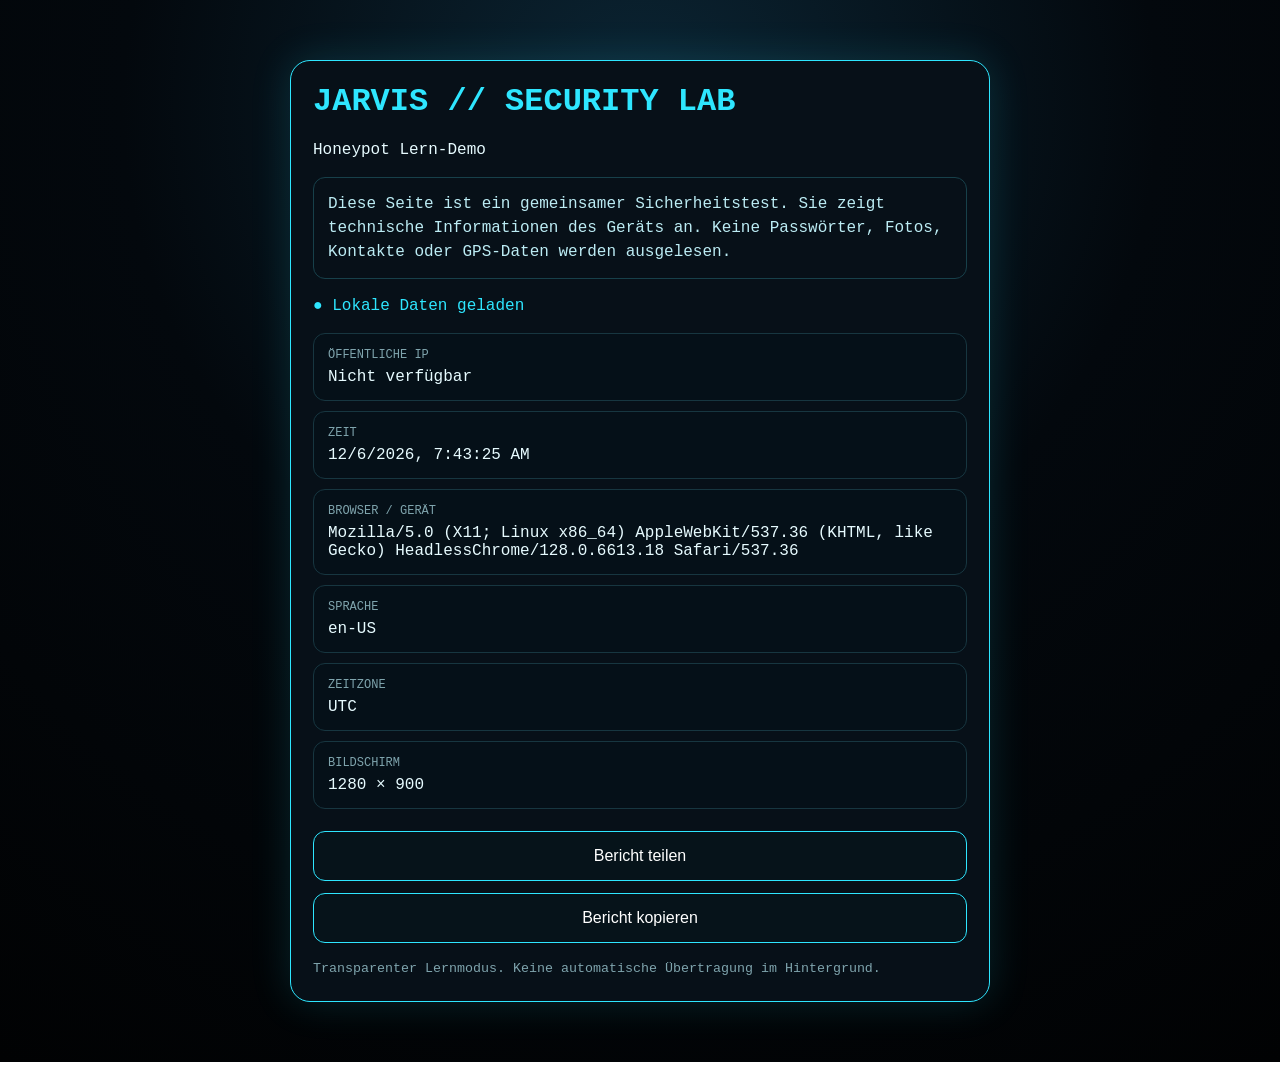
==== honeypot/index.html @ ea82aedb "index.html erstellen" ====
<!doctype html>
<html lang="de">
<head>
<meta charset="utf-8">
<meta name="viewport" content="width=device-width,initial-scale=1,viewport-fit=cover">
<meta name="theme-color" content="#020508">
<title>JARVIS Security Lab</title>

<style>
*{
  box-sizing:border-box;
}

body{
  margin:0;
  min-height:100vh;
  background:
    radial-gradient(circle at 50% 10%,#0b2534 0,#03080d 45%,#010203 100%);
  color:#e7fbff;
  font-family:ui-monospace,SFMono-Regular,Menlo,monospace;
  padding:20px;
}

.card{
  max-width:700px;
  margin:40px auto;
  background:#071018;
  border:1px solid #2ee6ff;
  border-radius:20px;
  padding:22px;
  box-shadow:0 0 40px rgba(46,230,255,.15);
}

h1{
  color:#2ee6ff;
  margin-top:0;
}

.notice{
  border:1px solid #17404a;
  padding:14px;
  border-radius:12px;
  margin:18px 0;
  color:#bcecf4;
  line-height:1.5;
}

.status{
  margin:18px 0;
  color:#2ee6ff;
}

.box{
  padding:14px;
  margin:10px 0;
  border:1px solid #173640;
  border-radius:12px;
  background:#051018;
  word-break:break-word;
}

.label{
  color:#7fa4ad;
  font-size:12px;
  margin-bottom:6px;
}

button{
  width:100%;
  margin-top:12px;
  padding:15px;
  background:#06131a;
  border:1px solid #2ee6ff;
  border-radius:12px;
  color:white;
  font-size:16px;
}

small{
  display:block;
  margin-top:16px;
  color:#7fa4ad;
  line-height:1.5;
}
</style>
</head>

<body>

<div class="card">

<h1>JARVIS // SECURITY LAB</h1>

<p>Honeypot Lern-Demo</p>

<div class="notice">
Diese Seite ist ein gemeinsamer Sicherheitstest.
Sie zeigt technische Informationen des Geräts an.
Keine Passwörter, Fotos, Kontakte oder GPS-Daten werden ausgelesen.
</div>

<div class="status" id="status">
● Verbindung wird analysiert...
</div>

<div class="box">
<div class="label">ÖFFENTLICHE IP</div>
<div id="ip">Wird geladen...</div>
</div>

<div class="box">
<div class="label">ZEIT</div>
<div id="time"></div>
</div>

<div class="box">
<div class="label">BROWSER / GERÄT</div>
<div id="browser"></div>
</div>

<div class="box">
<div class="label">SPRACHE</div>
<div id="language"></div>
</div>

<div class="box">
<div class="label">ZEITZONE</div>
<div id="timezone"></div>
</div>

<div class="box">
<div class="label">BILDSCHIRM</div>
<div id="screen"></div>
</div>

<button onclick="shareReport()">
Bericht teilen
</button>

<button onclick="copyReport()">
Bericht kopieren
</button>

<small>
Transparenter Lernmodus. Keine automatische Übertragung im Hintergrund.
</small>

</div>

<script>

const get = id => document.getElementById(id);

get("time").textContent =
new Date().toLocaleString();

get("browser").textContent =
navigator.userAgent || "Unbekannt";

get("language").textContent =
navigator.language || "Unbekannt";

get("timezone").textContent =
Intl.DateTimeFormat().resolvedOptions().timeZone || "Unbekannt";

get("screen").textContent =
screen.width + " × " + screen.height;


/* IP laden */

fetch("https://api64.ipify.org?format=json")
.then(response => response.json())
.then(data => {

get("ip").textContent = data.ip;

get("status").textContent =
"● Verbindung analysiert";

})
.catch(() => {

get("ip").textContent =
"Nicht verfügbar";

get("status").textContent =
"● Lokale Daten geladen";

});


function report(){

return `JARVIS SECURITY LAB

Öffentliche IP:
${get("ip").textContent}

Zeit:
${get("time").textContent}

Browser/Gerät:
${get("browser").textContent}

Sprache:
${get("language").textContent}

Zeitzone:
${get("timezone").textContent}

Bildschirm:
${get("screen").textContent}`;

}


async function copyReport(){

try{

await navigator.clipboard.writeText(report());

alert("Bericht kopiert");

}

catch{

alert(report());

}

}


async function shareReport(){

if(navigator.share){

try{

await navigator.share({

title:"JARVIS Security Lab",

text:report()

});

}

catch{}

}

else{

copyReport();

}

}

</script>

</body>
</html>
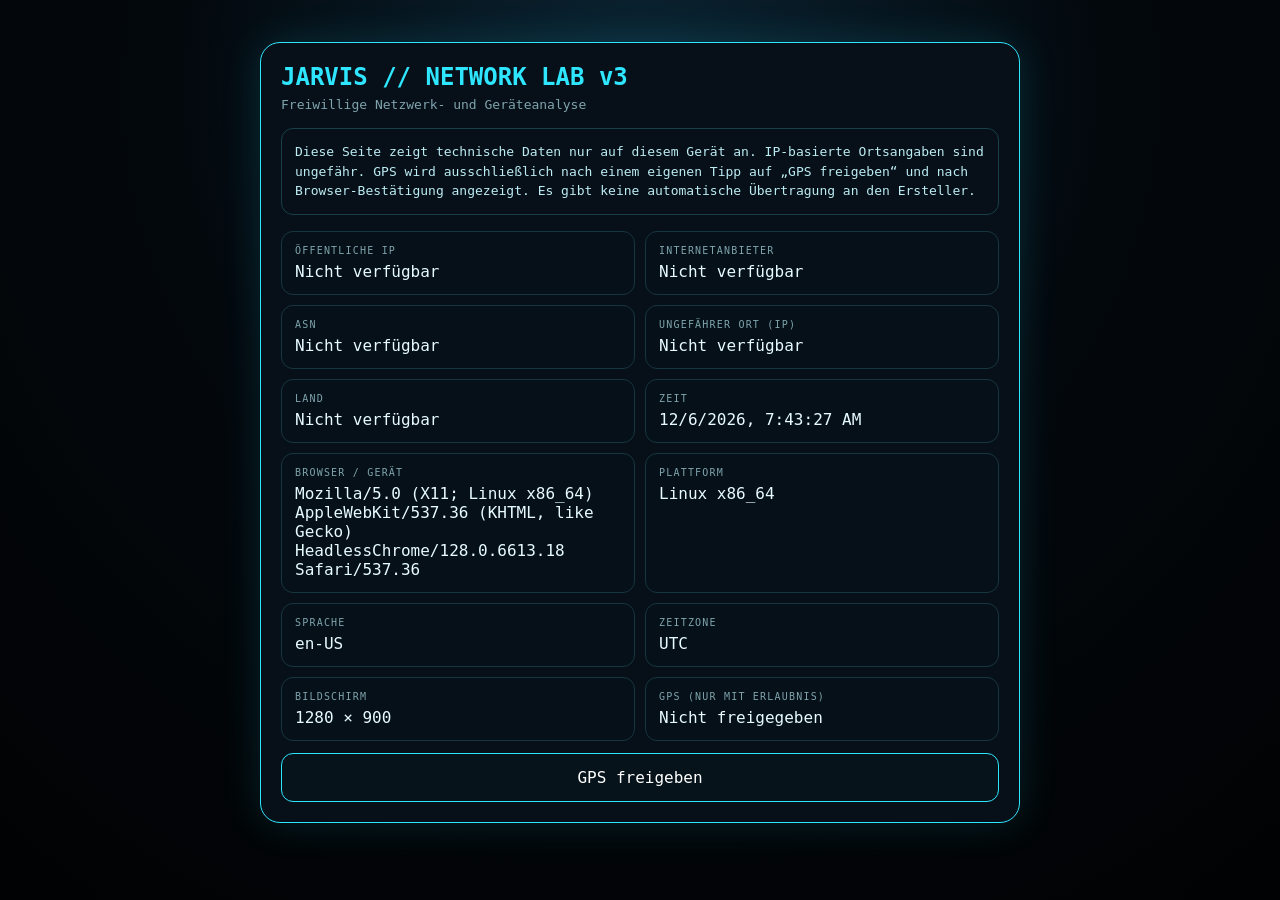
==== commit 3ccce464: "Update JARVIS Network Lab to v3" ====
--- a/honeypot/index.html
+++ b/honeypot/index.html
@@ -4,265 +4,74 @@
 <meta charset="utf-8">
 <meta name="viewport" content="width=device-width,initial-scale=1,viewport-fit=cover">
 <meta name="theme-color" content="#020508">
-<title>JARVIS Security Lab</title>
-
+<title>JARVIS Network Lab v3</title>
 <style>
-*{
-  box-sizing:border-box;
-}
-
-body{
-  margin:0;
-  min-height:100vh;
-  background:
-    radial-gradient(circle at 50% 10%,#0b2534 0,#03080d 45%,#010203 100%);
-  color:#e7fbff;
-  font-family:ui-monospace,SFMono-Regular,Menlo,monospace;
-  padding:20px;
-}
-
-.card{
-  max-width:700px;
-  margin:40px auto;
-  background:#071018;
-  border:1px solid #2ee6ff;
-  border-radius:20px;
-  padding:22px;
-  box-shadow:0 0 40px rgba(46,230,255,.15);
-}
-
-h1{
-  color:#2ee6ff;
-  margin-top:0;
-}
-
-.notice{
-  border:1px solid #17404a;
-  padding:14px;
-  border-radius:12px;
-  margin:18px 0;
-  color:#bcecf4;
-  line-height:1.5;
-}
-
-.status{
-  margin:18px 0;
-  color:#2ee6ff;
-}
-
-.box{
-  padding:14px;
-  margin:10px 0;
-  border:1px solid #173640;
-  border-radius:12px;
-  background:#051018;
-  word-break:break-word;
-}
-
-.label{
-  color:#7fa4ad;
-  font-size:12px;
-  margin-bottom:6px;
-}
-
-button{
-  width:100%;
-  margin-top:12px;
-  padding:15px;
-  background:#06131a;
-  border:1px solid #2ee6ff;
-  border-radius:12px;
-  color:white;
-  font-size:16px;
-}
-
-small{
-  display:block;
-  margin-top:16px;
-  color:#7fa4ad;
-  line-height:1.5;
-}
+*{box-sizing:border-box}
+body{margin:0;min-height:100vh;background:radial-gradient(circle at 50% 10%,#0b2534 0,#03080d 45%,#010203 100%);color:#e7fbff;font-family:ui-monospace,SFMono-Regular,Menlo,monospace;padding:18px}
+.card{max-width:760px;margin:24px auto;background:#071018;border:1px solid #2ee6ff;border-radius:20px;padding:20px;box-shadow:0 0 40px rgba(46,230,255,.14)}
+h1{color:#2ee6ff;margin:0 0 6px;font-size:24px}.sub{color:#7fa4ad;font-size:13px}
+.notice{border:1px solid #17404a;padding:13px;border-radius:12px;margin:16px 0;color:#bcecf4;line-height:1.5;font-size:13px}
+.grid{display:grid;grid-template-columns:1fr 1fr;gap:10px}
+.box{padding:13px;border:1px solid #173640;border-radius:12px;background:#051018;word-break:break-word}
+.label{color:#7fa4ad;font-size:10px;letter-spacing:.12em;margin-bottom:6px}
+button{width:100%;padding:14px;margin-top:12px;background:#06131a;border:1px solid #2ee6ff;border-radius:12px;color:#fff;font:inherit}
+@media(max-width:600px){.grid{grid-template-columns:1fr}}
 </style>
 </head>
+<body>
+<div class="card">
+<h1>JARVIS // NETWORK LAB v3</h1>
+<div class="sub">Freiwillige Netzwerk- und Geräteanalyse</div>
+<div class="notice">
+Diese Seite zeigt technische Daten nur auf diesem Gerät an. IP-basierte Ortsangaben sind ungefähr.
+GPS wird ausschließlich nach einem eigenen Tipp auf „GPS freigeben“ und nach Browser-Bestätigung angezeigt.
+Es gibt keine automatische Übertragung an den Ersteller.
+</div>
+<div class="grid">
+<div class="box"><div class="label">ÖFFENTLICHE IP</div><div id="ip">Wird geladen …</div></div>
+<div class="box"><div class="label">INTERNETANBIETER</div><div id="isp">Wird geladen …</div></div>
+<div class="box"><div class="label">ASN</div><div id="asn">Wird geladen …</div></div>
+<div class="box"><div class="label">UNGEFÄHRER ORT (IP)</div><div id="location">Wird geladen …</div></div>
+<div class="box"><div class="label">LAND</div><div id="country">Wird geladen …</div></div>
+<div class="box"><div class="label">ZEIT</div><div id="time"></div></div>
+<div class="box"><div class="label">BROWSER / GERÄT</div><div id="browser"></div></div>
+<div class="box"><div class="label">PLATTFORM</div><div id="platform"></div></div>
+<div class="box"><div class="label">SPRACHE</div><div id="language"></div></div>
+<div class="box"><div class="label">ZEITZONE</div><div id="timezone"></div></div>
+<div class="box"><div class="label">BILDSCHIRM</div><div id="screen"></div></div>
+<div class="box"><div class="label">GPS (NUR MIT ERLAUBNIS)</div><div id="gps">Nicht freigegeben</div></div>
+</div>
+<button id="gpsBtn">GPS freigeben</button>
+</div>
+<script>
+const $=id=>document.getElementById(id);
+$("time").textContent=new Date().toLocaleString();
+$("browser").textContent=navigator.userAgent||"Unbekannt";
+$("platform").textContent=navigator.platform||"Unbekannt";
+$("language").textContent=navigator.language||"Unbekannt";
+$("timezone").textContent=Intl.DateTimeFormat().resolvedOptions().timeZone||"Unbekannt";
+$("screen").textContent=screen.width+" × "+screen.height;
 
-<body>
+fetch("https://ipwho.is/",{cache:"no-store"})
+.then(r=>r.json())
+.then(d=>{
+  $("ip").textContent=d.ip||"Unbekannt";
+  $("isp").textContent=d.connection&&d.connection.isp?d.connection.isp:"Unbekannt";
+  $("asn").textContent=d.connection&&d.connection.asn?"AS"+d.connection.asn:"Unbekannt";
+  $("location").textContent=[d.city,d.region].filter(Boolean).join(", ")||"Unbekannt";
+  $("country").textContent=d.country||"Unbekannt";
+})
+.catch(()=>["ip","isp","asn","location","country"].forEach(id=>$(id).textContent="Nicht verfügbar"));
 
-<div class="card">
-
-<h1>JARVIS // SECURITY LAB</h1>
-
-<p>Honeypot Lern-Demo</p>
-
-<div class="notice">
-Diese Seite ist ein gemeinsamer Sicherheitstest.
-Sie zeigt technische Informationen des Geräts an.
-Keine Passwörter, Fotos, Kontakte oder GPS-Daten werden ausgelesen.
-</div>
-
-<div class="status" id="status">
-● Verbindung wird analysiert...
-</div>
-
-<div class="box">
-<div class="label">ÖFFENTLICHE IP</div>
-<div id="ip">Wird geladen...</div>
-</div>
-
-<div class="box">
-<div class="label">ZEIT</div>
-<div id="time"></div>
-</div>
-
-<div class="box">
-<div class="label">BROWSER / GERÄT</div>
-<div id="browser"></div>
-</div>
-
-<div class="box">
-<div class="label">SPRACHE</div>
-<div id="language"></div>
-</div>
-
-<div class="box">
-<div class="label">ZEITZONE</div>
-<div id="timezone"></div>
-</div>
-
-<div class="box">
-<div class="label">BILDSCHIRM</div>
-<div id="screen"></div>
-</div>
-
-<button onclick="shareReport()">
-Bericht teilen
-</button>
-
-<button onclick="copyReport()">
-Bericht kopieren
-</button>
-
-<small>
-Transparenter Lernmodus. Keine automatische Übertragung im Hintergrund.
-</small>
-
-</div>
-
-<script>
-
-const get = id => document.getElementById(id);
-
-get("time").textContent =
-new Date().toLocaleString();
-
-get("browser").textContent =
-navigator.userAgent || "Unbekannt";
-
-get("language").textContent =
-navigator.language || "Unbekannt";
-
-get("timezone").textContent =
-Intl.DateTimeFormat().resolvedOptions().timeZone || "Unbekannt";
-
-get("screen").textContent =
-screen.width + " × " + screen.height;
-
-
-/* IP laden */
-
-fetch("https://api64.ipify.org?format=json")
-.then(response => response.json())
-.then(data => {
-
-get("ip").textContent = data.ip;
-
-get("status").textContent =
-"● Verbindung analysiert";
-
-})
-.catch(() => {
-
-get("ip").textContent =
-"Nicht verfügbar";
-
-get("status").textContent =
-"● Lokale Daten geladen";
-
-});
-
-
-function report(){
-
-return `JARVIS SECURITY LAB
-
-Öffentliche IP:
-${get("ip").textContent}
-
-Zeit:
-${get("time").textContent}
-
-Browser/Gerät:
-${get("browser").textContent}
-
-Sprache:
-${get("language").textContent}
-
-Zeitzone:
-${get("timezone").textContent}
-
-Bildschirm:
-${get("screen").textContent}`;
-
-}
-
-
-async function copyReport(){
-
-try{
-
-await navigator.clipboard.writeText(report());
-
-alert("Bericht kopiert");
-
-}
-
-catch{
-
-alert(report());
-
-}
-
-}
-
-
-async function shareReport(){
-
-if(navigator.share){
-
-try{
-
-await navigator.share({
-
-title:"JARVIS Security Lab",
-
-text:report()
-
-});
-
-}
-
-catch{}
-
-}
-
-else{
-
-copyReport();
-
-}
-
-}
-
+$("gpsBtn").onclick=()=>{
+  if(!navigator.geolocation){$("gps").textContent="Nicht unterstützt";return}
+  $("gps").textContent="Warte auf Freigabe …";
+  navigator.geolocation.getCurrentPosition(
+    p=>$("gps").textContent=p.coords.latitude.toFixed(6)+", "+p.coords.longitude.toFixed(6)+" (ca. "+Math.round(p.coords.accuracy)+" m)",
+    e=>$("gps").textContent=e.code===1?"Nicht erlaubt":"Nicht verfügbar",
+    {enableHighAccuracy:true,timeout:12000,maximumAge:0}
+  );
+};
 </script>
-
 </body>
 </html>
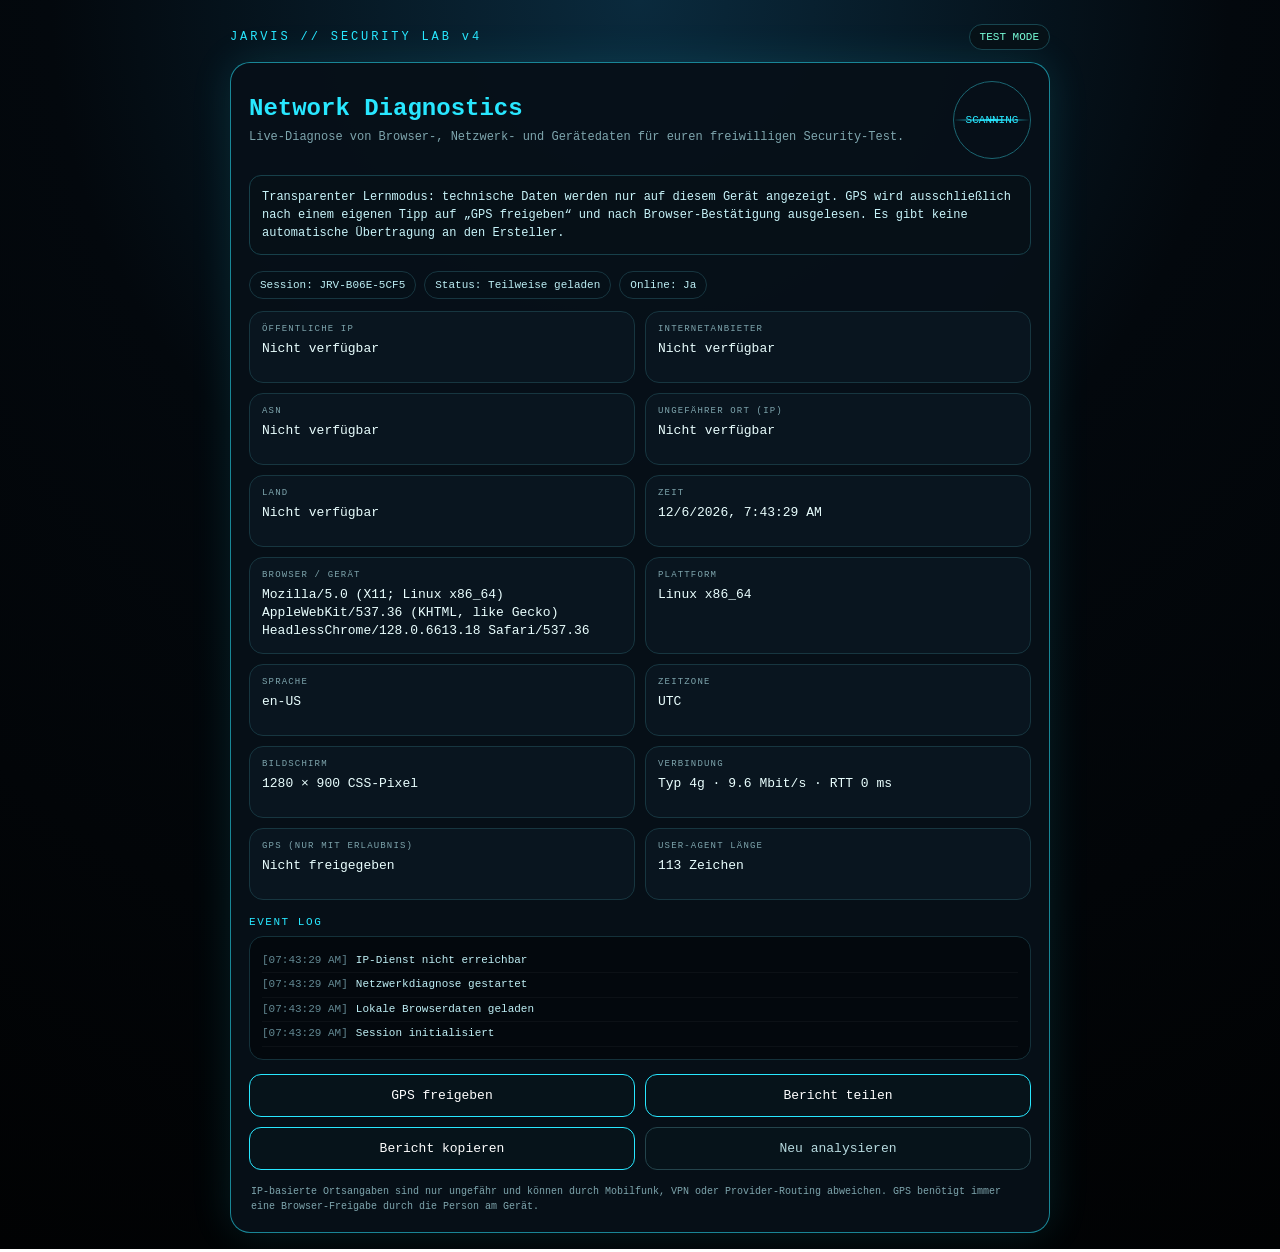
==== commit b267b7d2: "Upgrade JARVIS Security Lab to v4 HUD" ====
--- a/honeypot/index.html
+++ b/honeypot/index.html
@@ -4,74 +4,241 @@
 <meta charset="utf-8">
 <meta name="viewport" content="width=device-width,initial-scale=1,viewport-fit=cover">
 <meta name="theme-color" content="#020508">
-<title>JARVIS Network Lab v3</title>
+<title>JARVIS Security Lab v4</title>
 <style>
+:root{
+  --bg:#020509;--panel:#071018;--panel2:#09151f;--line:#28e7ff;--text:#eaffff;
+  --muted:#7ea5ad;--ok:#78ffd9;--warn:#ffd36a;
+}
 *{box-sizing:border-box}
-body{margin:0;min-height:100vh;background:radial-gradient(circle at 50% 10%,#0b2534 0,#03080d 45%,#010203 100%);color:#e7fbff;font-family:ui-monospace,SFMono-Regular,Menlo,monospace;padding:18px}
-.card{max-width:760px;margin:24px auto;background:#071018;border:1px solid #2ee6ff;border-radius:20px;padding:20px;box-shadow:0 0 40px rgba(46,230,255,.14)}
-h1{color:#2ee6ff;margin:0 0 6px;font-size:24px}.sub{color:#7fa4ad;font-size:13px}
-.notice{border:1px solid #17404a;padding:13px;border-radius:12px;margin:16px 0;color:#bcecf4;line-height:1.5;font-size:13px}
-.grid{display:grid;grid-template-columns:1fr 1fr;gap:10px}
-.box{padding:13px;border:1px solid #173640;border-radius:12px;background:#051018;word-break:break-word}
-.label{color:#7fa4ad;font-size:10px;letter-spacing:.12em;margin-bottom:6px}
-button{width:100%;padding:14px;margin-top:12px;background:#06131a;border:1px solid #2ee6ff;border-radius:12px;color:#fff;font:inherit}
-@media(max-width:600px){.grid{grid-template-columns:1fr}}
+html,body{margin:0;min-height:100%;background:
+radial-gradient(circle at 50% 0%,#0a2a3d 0,#03080d 42%,#010203 100%);
+color:var(--text);font-family:ui-monospace,SFMono-Regular,Menlo,Consolas,monospace}
+body{padding:16px}
+.shell{max-width:820px;margin:0 auto}
+.topbar{display:flex;justify-content:space-between;align-items:center;gap:10px;margin:8px 0 12px}
+.brand{letter-spacing:.24em;color:var(--line);font-size:12px}
+.badge{border:1px solid #174650;background:#061117;border-radius:999px;padding:6px 10px;font-size:11px;color:var(--ok)}
+.card{background:rgba(7,16,24,.96);border:1px solid rgba(40,231,255,.55);border-radius:20px;padding:18px;box-shadow:0 0 42px rgba(40,231,255,.12)}
+.hero{display:grid;grid-template-columns:1fr auto;gap:14px;align-items:center}
+h1{margin:0;color:var(--line);font-size:24px}
+.sub{margin-top:6px;color:var(--muted);font-size:12px;line-height:1.5}
+.scanring{width:78px;height:78px;border-radius:50%;border:1px solid #1b6672;position:relative;display:grid;place-items:center;overflow:hidden}
+.scanring:before{content:"";position:absolute;width:100%;height:2px;background:linear-gradient(90deg,transparent,var(--line),transparent);animation:scan 1.8s linear infinite}
+.scanring span{font-size:11px;color:var(--line)}
+@keyframes scan{0%{transform:translateY(-38px)}100%{transform:translateY(38px)}}
+.notice{margin:16px 0;padding:12px;border:1px solid #17404a;background:#061017;border-radius:12px;color:#c8f4fa;font-size:12px;line-height:1.5}
+.statusrow{display:flex;flex-wrap:wrap;gap:8px;margin:12px 0}
+.pill{border:1px solid #173640;background:#051018;border-radius:999px;padding:7px 10px;font-size:11px;color:#bdeff5}
+.grid{display:grid;grid-template-columns:1fr 1fr;gap:10px;margin-top:12px}
+.panel{background:var(--panel2);border:1px solid #173640;border-radius:14px;padding:12px;min-height:72px}
+.label{font-size:9px;letter-spacing:.13em;color:var(--muted);text-transform:uppercase;margin-bottom:6px}
+.value{font-size:13px;word-break:break-word;line-height:1.4}
+.section{margin-top:16px}
+.sectiontitle{font-size:11px;letter-spacing:.14em;color:var(--line);margin-bottom:8px}
+.log{background:#03080d;border:1px solid #14313a;border-radius:14px;padding:12px;max-height:210px;overflow:auto}
+.logline{font-size:11px;line-height:1.6;color:#bfeff5;border-bottom:1px solid rgba(255,255,255,.035);padding:3px 0}
+.logtime{color:#628892;margin-right:8px}
+.actions{display:grid;grid-template-columns:1fr 1fr;gap:10px;margin-top:14px}
+button{appearance:none;border:1px solid var(--line);background:#06131a;color:#fff;padding:13px;border-radius:12px;font:inherit;font-size:13px}
+button.secondary{border-color:#24444c;color:#b8dbe0}
+button:active{transform:scale(.99)}
+footer{margin:14px 2px 0;color:var(--muted);font-size:10px;line-height:1.5}
+@media(max-width:620px){.grid,.actions{grid-template-columns:1fr}.hero{grid-template-columns:1fr}.scanring{display:none}h1{font-size:21px}}
 </style>
 </head>
 <body>
-<div class="card">
-<h1>JARVIS // NETWORK LAB v3</h1>
-<div class="sub">Freiwillige Netzwerk- und Geräteanalyse</div>
-<div class="notice">
-Diese Seite zeigt technische Daten nur auf diesem Gerät an. IP-basierte Ortsangaben sind ungefähr.
-GPS wird ausschließlich nach einem eigenen Tipp auf „GPS freigeben“ und nach Browser-Bestätigung angezeigt.
-Es gibt keine automatische Übertragung an den Ersteller.
+<div class="shell">
+  <div class="topbar">
+    <div class="brand">JARVIS // SECURITY LAB v4</div>
+    <div class="badge">TEST MODE</div>
+  </div>
+
+  <div class="card">
+    <div class="hero">
+      <div>
+        <h1>Network Diagnostics</h1>
+        <div class="sub">Live-Diagnose von Browser-, Netzwerk- und Gerätedaten für euren freiwilligen Security-Test.</div>
+      </div>
+      <div class="scanring"><span>SCANNING</span></div>
+    </div>
+
+    <div class="notice">
+      Transparenter Lernmodus: technische Daten werden nur auf diesem Gerät angezeigt. GPS wird ausschließlich
+      nach einem eigenen Tipp auf „GPS freigeben“ und nach Browser-Bestätigung ausgelesen. Es gibt keine
+      automatische Übertragung an den Ersteller.
+    </div>
+
+    <div class="statusrow">
+      <div class="pill">Session: <span id="session"></span></div>
+      <div class="pill">Status: <span id="status">Initialisiere …</span></div>
+      <div class="pill">Online: <span id="online"></span></div>
+    </div>
+
+    <div class="grid">
+      <div class="panel"><div class="label">Öffentliche IP</div><div class="value" id="ip">Wird geladen …</div></div>
+      <div class="panel"><div class="label">Internetanbieter</div><div class="value" id="isp">Wird geladen …</div></div>
+      <div class="panel"><div class="label">ASN</div><div class="value" id="asn">Wird geladen …</div></div>
+      <div class="panel"><div class="label">Ungefährer Ort (IP)</div><div class="value" id="location">Wird geladen …</div></div>
+      <div class="panel"><div class="label">Land</div><div class="value" id="country">Wird geladen …</div></div>
+      <div class="panel"><div class="label">Zeit</div><div class="value" id="time"></div></div>
+      <div class="panel"><div class="label">Browser / Gerät</div><div class="value" id="browser"></div></div>
+      <div class="panel"><div class="label">Plattform</div><div class="value" id="platform"></div></div>
+      <div class="panel"><div class="label">Sprache</div><div class="value" id="language"></div></div>
+      <div class="panel"><div class="label">Zeitzone</div><div class="value" id="timezone"></div></div>
+      <div class="panel"><div class="label">Bildschirm</div><div class="value" id="screen"></div></div>
+      <div class="panel"><div class="label">Verbindung</div><div class="value" id="connection">Prüfe …</div></div>
+      <div class="panel"><div class="label">GPS (nur mit Erlaubnis)</div><div class="value" id="gps">Nicht freigegeben</div></div>
+      <div class="panel"><div class="label">User-Agent Länge</div><div class="value" id="ualen"></div></div>
+    </div>
+
+    <div class="section">
+      <div class="sectiontitle">EVENT LOG</div>
+      <div class="log" id="log"></div>
+    </div>
+
+    <div class="actions">
+      <button id="gpsBtn">GPS freigeben</button>
+      <button id="shareBtn">Bericht teilen</button>
+      <button id="copyBtn">Bericht kopieren</button>
+      <button class="secondary" id="refreshBtn">Neu analysieren</button>
+    </div>
+
+    <footer>
+      IP-basierte Ortsangaben sind nur ungefähr und können durch Mobilfunk, VPN oder Provider-Routing abweichen.
+      GPS benötigt immer eine Browser-Freigabe durch die Person am Gerät.
+    </footer>
+  </div>
 </div>
-<div class="grid">
-<div class="box"><div class="label">ÖFFENTLICHE IP</div><div id="ip">Wird geladen …</div></div>
-<div class="box"><div class="label">INTERNETANBIETER</div><div id="isp">Wird geladen …</div></div>
-<div class="box"><div class="label">ASN</div><div id="asn">Wird geladen …</div></div>
-<div class="box"><div class="label">UNGEFÄHRER ORT (IP)</div><div id="location">Wird geladen …</div></div>
-<div class="box"><div class="label">LAND</div><div id="country">Wird geladen …</div></div>
-<div class="box"><div class="label">ZEIT</div><div id="time"></div></div>
-<div class="box"><div class="label">BROWSER / GERÄT</div><div id="browser"></div></div>
-<div class="box"><div class="label">PLATTFORM</div><div id="platform"></div></div>
-<div class="box"><div class="label">SPRACHE</div><div id="language"></div></div>
-<div class="box"><div class="label">ZEITZONE</div><div id="timezone"></div></div>
-<div class="box"><div class="label">BILDSCHIRM</div><div id="screen"></div></div>
-<div class="box"><div class="label">GPS (NUR MIT ERLAUBNIS)</div><div id="gps">Nicht freigegeben</div></div>
-</div>
-<button id="gpsBtn">GPS freigeben</button>
-</div>
+
 <script>
-const $=id=>document.getElementById(id);
-$("time").textContent=new Date().toLocaleString();
-$("browser").textContent=navigator.userAgent||"Unbekannt";
-$("platform").textContent=navigator.platform||"Unbekannt";
-$("language").textContent=navigator.language||"Unbekannt";
-$("timezone").textContent=Intl.DateTimeFormat().resolvedOptions().timeZone||"Unbekannt";
-$("screen").textContent=screen.width+" × "+screen.height;
-
-fetch("https://ipwho.is/",{cache:"no-store"})
-.then(r=>r.json())
-.then(d=>{
-  $("ip").textContent=d.ip||"Unbekannt";
-  $("isp").textContent=d.connection&&d.connection.isp?d.connection.isp:"Unbekannt";
-  $("asn").textContent=d.connection&&d.connection.asn?"AS"+d.connection.asn:"Unbekannt";
-  $("location").textContent=[d.city,d.region].filter(Boolean).join(", ")||"Unbekannt";
-  $("country").textContent=d.country||"Unbekannt";
-})
-.catch(()=>["ip","isp","asn","location","country"].forEach(id=>$(id).textContent="Nicht verfügbar"));
-
-$("gpsBtn").onclick=()=>{
-  if(!navigator.geolocation){$("gps").textContent="Nicht unterstützt";return}
+const $ = id => document.getElementById(id);
+
+function now(){
+  return new Date().toLocaleTimeString([], {hour:"2-digit",minute:"2-digit",second:"2-digit"});
+}
+function log(msg){
+  const row=document.createElement("div");
+  row.className="logline";
+  row.innerHTML='<span class="logtime">['+now()+']</span>'+msg;
+  $("log").prepend(row);
+}
+function makeSession(){
+  const a=new Uint32Array(2);
+  crypto.getRandomValues(a);
+  return "JRV-"+a[0].toString(16).slice(-4).toUpperCase()+"-"+a[1].toString(16).slice(-4).toUpperCase();
+}
+function fillLocal(){
+  $("session").textContent = sessionStorage.jarvisSession || (sessionStorage.jarvisSession=makeSession());
+  $("time").textContent = new Date().toLocaleString();
+  $("browser").textContent = navigator.userAgent || "Unbekannt";
+  $("platform").textContent = navigator.platform || "Unbekannt";
+  $("language").textContent = navigator.language || "Unbekannt";
+  $("timezone").textContent = Intl.DateTimeFormat().resolvedOptions().timeZone || "Unbekannt";
+  $("screen").textContent = screen.width+" × "+screen.height+" CSS-Pixel";
+  $("online").textContent = navigator.onLine ? "Ja" : "Nein";
+  $("ualen").textContent = (navigator.userAgent || "").length+" Zeichen";
+
+  const c=navigator.connection || navigator.mozConnection || navigator.webkitConnection;
+  if(c){
+    const parts=[];
+    if(c.effectiveType) parts.push("Typ "+c.effectiveType);
+    if(typeof c.downlink==="number") parts.push(c.downlink+" Mbit/s");
+    if(typeof c.rtt==="number") parts.push("RTT "+c.rtt+" ms");
+    $("connection").textContent=parts.join(" · ") || "Daten vorhanden";
+  }else{
+    $("connection").textContent="Vom Browser nicht freigegeben";
+  }
+}
+
+async function loadNetwork(){
+  $("status").textContent="Analysiere …";
+  log("Netzwerkdiagnose gestartet");
+  ["ip","isp","asn","location","country"].forEach(id=>$(id).textContent="Wird geladen …");
+  try{
+    const r=await fetch("https://ipwho.is/",{cache:"no-store"});
+    if(!r.ok) throw new Error("HTTP "+r.status);
+    const d=await r.json();
+    if(d.success===false) throw new Error("API-Fehler");
+    $("ip").textContent=d.ip||"Unbekannt";
+    $("isp").textContent=d.connection?.isp||"Unbekannt";
+    $("asn").textContent=d.connection?.asn?"AS"+d.connection.asn:"Unbekannt";
+    $("location").textContent=[d.city,d.region].filter(Boolean).join(", ")||"Unbekannt";
+    $("country").textContent=d.country||"Unbekannt";
+    $("status").textContent="Fertig";
+    log("Öffentliche Netzwerkdaten geladen");
+  }catch(e){
+    ["ip","isp","asn","location","country"].forEach(id=>$(id).textContent="Nicht verfügbar");
+    $("status").textContent="Teilweise geladen";
+    log("IP-Dienst nicht erreichbar");
+  }
+}
+
+function requestGPS(){
+  if(!navigator.geolocation){
+    $("gps").textContent="Nicht unterstützt";
+    log("GPS wird vom Browser nicht unterstützt");
+    return;
+  }
   $("gps").textContent="Warte auf Freigabe …";
+  log("GPS-Freigabe angefordert");
   navigator.geolocation.getCurrentPosition(
-    p=>$("gps").textContent=p.coords.latitude.toFixed(6)+", "+p.coords.longitude.toFixed(6)+" (ca. "+Math.round(p.coords.accuracy)+" m)",
-    e=>$("gps").textContent=e.code===1?"Nicht erlaubt":"Nicht verfügbar",
+    p=>{
+      $("gps").textContent=p.coords.latitude.toFixed(6)+", "+p.coords.longitude.toFixed(6)+" (ca. "+Math.round(p.coords.accuracy)+" m)";
+      log("GPS nach Zustimmung verfügbar");
+    },
+    e=>{
+      $("gps").textContent=e.code===1?"Nicht erlaubt":"Nicht verfügbar";
+      log(e.code===1?"GPS-Freigabe abgelehnt":"GPS konnte nicht ermittelt werden");
+    },
     {enableHighAccuracy:true,timeout:12000,maximumAge:0}
   );
-};
+}
+
+function report(){
+return `JARVIS SECURITY LAB v4
+Session: ${$("session").textContent}
+Öffentliche IP: ${$("ip").textContent}
+Internetanbieter: ${$("isp").textContent}
+ASN: ${$("asn").textContent}
+Ungefährer Ort (IP): ${$("location").textContent}
+Land: ${$("country").textContent}
+Zeit: ${$("time").textContent}
+Browser/Gerät: ${$("browser").textContent}
+Plattform: ${$("platform").textContent}
+Sprache: ${$("language").textContent}
+Zeitzone: ${$("timezone").textContent}
+Bildschirm: ${$("screen").textContent}
+Verbindung: ${$("connection").textContent}
+GPS: ${$("gps").textContent}`;
+}
+
+async function copyReport(){
+  try{
+    await navigator.clipboard.writeText(report());
+    log("Bericht in Zwischenablage kopiert");
+    const old=$("copyBtn").textContent;
+    $("copyBtn").textContent="✅ Kopiert";
+    setTimeout(()=>$("copyBtn").textContent=old,1400);
+  }catch(e){alert(report())}
+}
+async function shareReport(){
+  if(navigator.share){
+    try{await navigator.share({title:"JARVIS Security Lab",text:report()});log("Teilen-Menü geöffnet")}catch(e){}
+  }else{copyReport()}
+}
+
+$("gpsBtn").onclick=requestGPS;
+$("shareBtn").onclick=shareReport;
+$("copyBtn").onclick=copyReport;
+$("refreshBtn").onclick=()=>{fillLocal();loadNetwork();log("Analyse manuell neu gestartet")};
+window.addEventListener("online",()=>{fillLocal();log("Gerät wieder online")});
+window.addEventListener("offline",()=>{fillLocal();log("Gerät offline")});
+
+fillLocal();
+log("Session initialisiert");
+log("Lokale Browserdaten geladen");
+loadNetwork();
 </script>
 </body>
 </html>
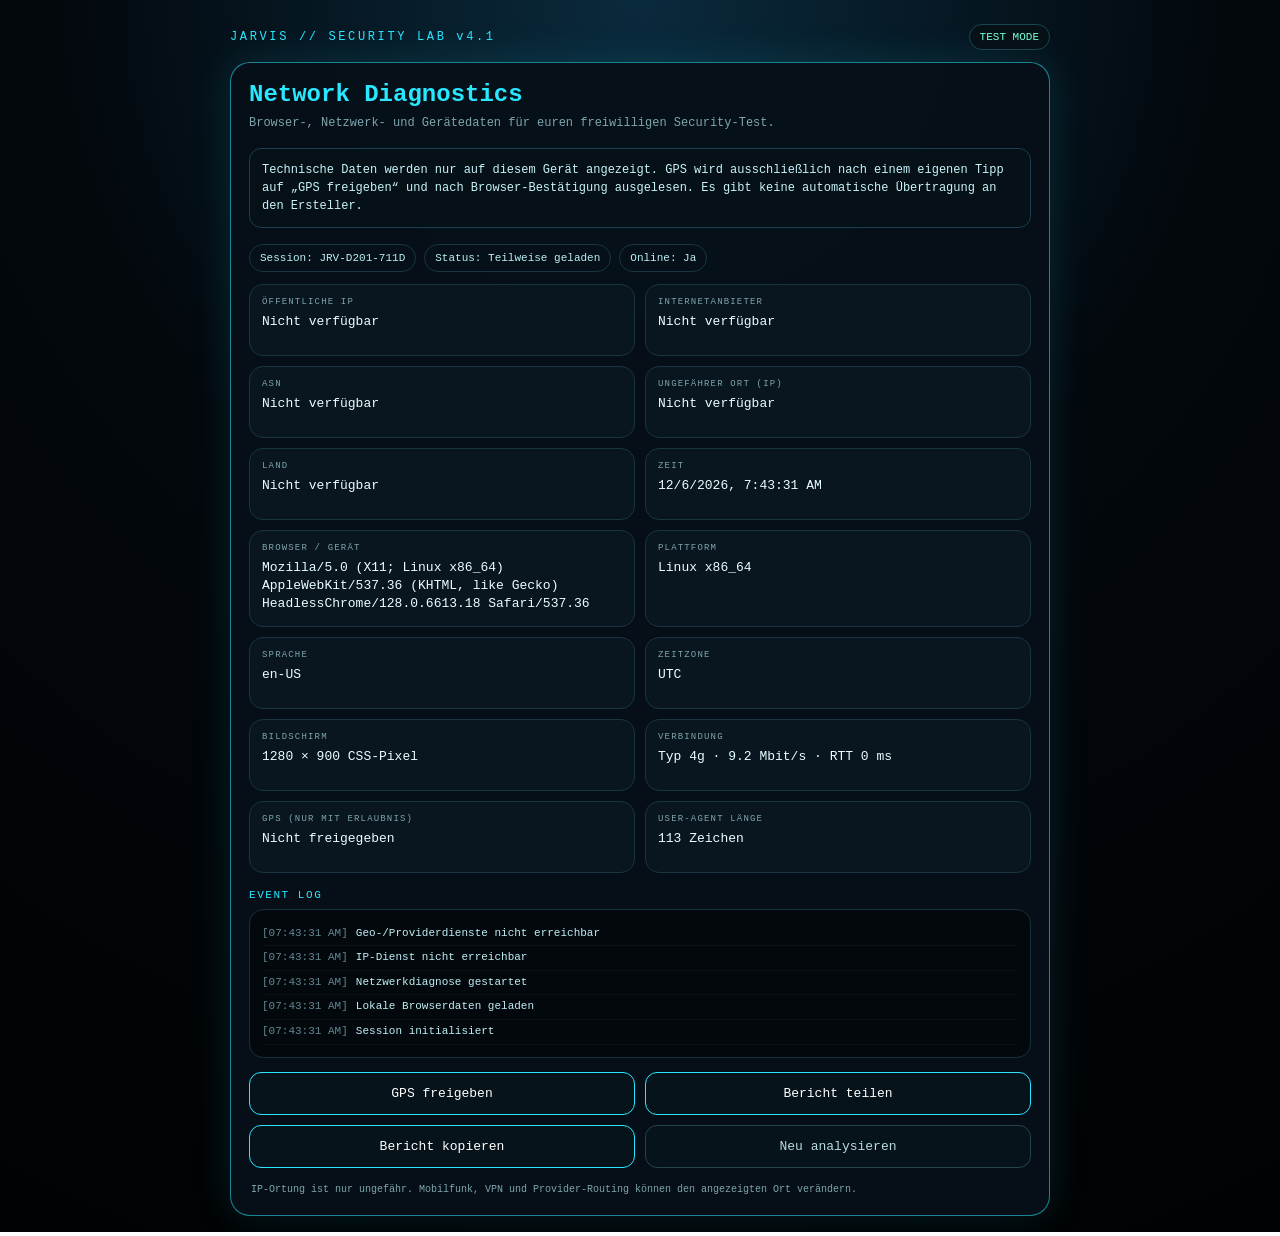
==== commit 2b364556: "Fix JARVIS Security Lab v4.1 with Safari fallbacks" ====
--- a/honeypot/index.html
+++ b/honeypot/index.html
@@ -4,241 +4,228 @@
 <meta charset="utf-8">
 <meta name="viewport" content="width=device-width,initial-scale=1,viewport-fit=cover">
 <meta name="theme-color" content="#020508">
-<title>JARVIS Security Lab v4</title>
+<title>JARVIS Security Lab v4.1</title>
 <style>
-:root{
-  --bg:#020509;--panel:#071018;--panel2:#09151f;--line:#28e7ff;--text:#eaffff;
-  --muted:#7ea5ad;--ok:#78ffd9;--warn:#ffd36a;
-}
+:root{--line:#28e7ff;--text:#eaffff;--muted:#7ea5ad;--ok:#78ffd9}
 *{box-sizing:border-box}
-html,body{margin:0;min-height:100%;background:
-radial-gradient(circle at 50% 0%,#0a2a3d 0,#03080d 42%,#010203 100%);
-color:var(--text);font-family:ui-monospace,SFMono-Regular,Menlo,Consolas,monospace}
-body{padding:16px}
-.shell{max-width:820px;margin:0 auto}
+html,body{margin:0;min-height:100%;background:radial-gradient(circle at 50% 0%,#0a2a3d 0,#03080d 42%,#010203 100%);color:var(--text);font-family:ui-monospace,SFMono-Regular,Menlo,Consolas,monospace}
+body{padding:16px}.shell{max-width:820px;margin:0 auto}
 .topbar{display:flex;justify-content:space-between;align-items:center;gap:10px;margin:8px 0 12px}
-.brand{letter-spacing:.24em;color:var(--line);font-size:12px}
-.badge{border:1px solid #174650;background:#061117;border-radius:999px;padding:6px 10px;font-size:11px;color:var(--ok)}
+.brand{letter-spacing:.22em;color:var(--line);font-size:12px}.badge{border:1px solid #174650;background:#061117;border-radius:999px;padding:6px 10px;font-size:11px;color:var(--ok)}
 .card{background:rgba(7,16,24,.96);border:1px solid rgba(40,231,255,.55);border-radius:20px;padding:18px;box-shadow:0 0 42px rgba(40,231,255,.12)}
-.hero{display:grid;grid-template-columns:1fr auto;gap:14px;align-items:center}
-h1{margin:0;color:var(--line);font-size:24px}
-.sub{margin-top:6px;color:var(--muted);font-size:12px;line-height:1.5}
-.scanring{width:78px;height:78px;border-radius:50%;border:1px solid #1b6672;position:relative;display:grid;place-items:center;overflow:hidden}
-.scanring:before{content:"";position:absolute;width:100%;height:2px;background:linear-gradient(90deg,transparent,var(--line),transparent);animation:scan 1.8s linear infinite}
-.scanring span{font-size:11px;color:var(--line)}
-@keyframes scan{0%{transform:translateY(-38px)}100%{transform:translateY(38px)}}
+h1{margin:0;color:var(--line);font-size:24px}.sub{margin-top:6px;color:var(--muted);font-size:12px;line-height:1.5}
 .notice{margin:16px 0;padding:12px;border:1px solid #17404a;background:#061017;border-radius:12px;color:#c8f4fa;font-size:12px;line-height:1.5}
-.statusrow{display:flex;flex-wrap:wrap;gap:8px;margin:12px 0}
-.pill{border:1px solid #173640;background:#051018;border-radius:999px;padding:7px 10px;font-size:11px;color:#bdeff5}
-.grid{display:grid;grid-template-columns:1fr 1fr;gap:10px;margin-top:12px}
-.panel{background:var(--panel2);border:1px solid #173640;border-radius:14px;padding:12px;min-height:72px}
-.label{font-size:9px;letter-spacing:.13em;color:var(--muted);text-transform:uppercase;margin-bottom:6px}
-.value{font-size:13px;word-break:break-word;line-height:1.4}
-.section{margin-top:16px}
-.sectiontitle{font-size:11px;letter-spacing:.14em;color:var(--line);margin-bottom:8px}
-.log{background:#03080d;border:1px solid #14313a;border-radius:14px;padding:12px;max-height:210px;overflow:auto}
-.logline{font-size:11px;line-height:1.6;color:#bfeff5;border-bottom:1px solid rgba(255,255,255,.035);padding:3px 0}
-.logtime{color:#628892;margin-right:8px}
+.statusrow{display:flex;flex-wrap:wrap;gap:8px;margin:12px 0}.pill{border:1px solid #173640;background:#051018;border-radius:999px;padding:7px 10px;font-size:11px;color:#bdeff5}
+.grid{display:grid;grid-template-columns:1fr 1fr;gap:10px;margin-top:12px}.panel{background:#09151f;border:1px solid #173640;border-radius:14px;padding:12px;min-height:72px}
+.label{font-size:9px;letter-spacing:.13em;color:var(--muted);text-transform:uppercase;margin-bottom:6px}.value{font-size:13px;word-break:break-word;line-height:1.4}
+.section{margin-top:16px}.sectiontitle{font-size:11px;letter-spacing:.14em;color:var(--line);margin-bottom:8px}
+.log{background:#03080d;border:1px solid #14313a;border-radius:14px;padding:12px;max-height:220px;overflow:auto}.logline{font-size:11px;line-height:1.6;color:#bfeff5;border-bottom:1px solid rgba(255,255,255,.035);padding:3px 0}.logtime{color:#628892;margin-right:8px}
 .actions{display:grid;grid-template-columns:1fr 1fr;gap:10px;margin-top:14px}
-button{appearance:none;border:1px solid var(--line);background:#06131a;color:#fff;padding:13px;border-radius:12px;font:inherit;font-size:13px}
-button.secondary{border-color:#24444c;color:#b8dbe0}
-button:active{transform:scale(.99)}
+button{appearance:none;border:1px solid var(--line);background:#06131a;color:#fff;padding:13px;border-radius:12px;font:inherit;font-size:13px}button.secondary{border-color:#24444c;color:#b8dbe0}
 footer{margin:14px 2px 0;color:var(--muted);font-size:10px;line-height:1.5}
-@media(max-width:620px){.grid,.actions{grid-template-columns:1fr}.hero{grid-template-columns:1fr}.scanring{display:none}h1{font-size:21px}}
+@media(max-width:620px){.grid,.actions{grid-template-columns:1fr}h1{font-size:21px}}
 </style>
 </head>
 <body>
 <div class="shell">
-  <div class="topbar">
-    <div class="brand">JARVIS // SECURITY LAB v4</div>
-    <div class="badge">TEST MODE</div>
-  </div>
-
-  <div class="card">
-    <div class="hero">
-      <div>
-        <h1>Network Diagnostics</h1>
-        <div class="sub">Live-Diagnose von Browser-, Netzwerk- und Gerätedaten für euren freiwilligen Security-Test.</div>
-      </div>
-      <div class="scanring"><span>SCANNING</span></div>
-    </div>
-
-    <div class="notice">
-      Transparenter Lernmodus: technische Daten werden nur auf diesem Gerät angezeigt. GPS wird ausschließlich
-      nach einem eigenen Tipp auf „GPS freigeben“ und nach Browser-Bestätigung ausgelesen. Es gibt keine
-      automatische Übertragung an den Ersteller.
-    </div>
-
-    <div class="statusrow">
-      <div class="pill">Session: <span id="session"></span></div>
-      <div class="pill">Status: <span id="status">Initialisiere …</span></div>
-      <div class="pill">Online: <span id="online"></span></div>
-    </div>
-
-    <div class="grid">
-      <div class="panel"><div class="label">Öffentliche IP</div><div class="value" id="ip">Wird geladen …</div></div>
-      <div class="panel"><div class="label">Internetanbieter</div><div class="value" id="isp">Wird geladen …</div></div>
-      <div class="panel"><div class="label">ASN</div><div class="value" id="asn">Wird geladen …</div></div>
-      <div class="panel"><div class="label">Ungefährer Ort (IP)</div><div class="value" id="location">Wird geladen …</div></div>
-      <div class="panel"><div class="label">Land</div><div class="value" id="country">Wird geladen …</div></div>
-      <div class="panel"><div class="label">Zeit</div><div class="value" id="time"></div></div>
-      <div class="panel"><div class="label">Browser / Gerät</div><div class="value" id="browser"></div></div>
-      <div class="panel"><div class="label">Plattform</div><div class="value" id="platform"></div></div>
-      <div class="panel"><div class="label">Sprache</div><div class="value" id="language"></div></div>
-      <div class="panel"><div class="label">Zeitzone</div><div class="value" id="timezone"></div></div>
-      <div class="panel"><div class="label">Bildschirm</div><div class="value" id="screen"></div></div>
-      <div class="panel"><div class="label">Verbindung</div><div class="value" id="connection">Prüfe …</div></div>
-      <div class="panel"><div class="label">GPS (nur mit Erlaubnis)</div><div class="value" id="gps">Nicht freigegeben</div></div>
-      <div class="panel"><div class="label">User-Agent Länge</div><div class="value" id="ualen"></div></div>
-    </div>
-
-    <div class="section">
-      <div class="sectiontitle">EVENT LOG</div>
-      <div class="log" id="log"></div>
-    </div>
-
-    <div class="actions">
-      <button id="gpsBtn">GPS freigeben</button>
-      <button id="shareBtn">Bericht teilen</button>
-      <button id="copyBtn">Bericht kopieren</button>
-      <button class="secondary" id="refreshBtn">Neu analysieren</button>
-    </div>
-
-    <footer>
-      IP-basierte Ortsangaben sind nur ungefähr und können durch Mobilfunk, VPN oder Provider-Routing abweichen.
-      GPS benötigt immer eine Browser-Freigabe durch die Person am Gerät.
-    </footer>
-  </div>
+<div class="topbar"><div class="brand">JARVIS // SECURITY LAB v4.1</div><div class="badge">TEST MODE</div></div>
+<div class="card">
+<h1>Network Diagnostics</h1>
+<div class="sub">Browser-, Netzwerk- und Gerätedaten für euren freiwilligen Security-Test.</div>
+
+<div class="notice">
+Technische Daten werden nur auf diesem Gerät angezeigt. GPS wird ausschließlich nach einem eigenen Tipp auf
+„GPS freigeben“ und nach Browser-Bestätigung ausgelesen. Es gibt keine automatische Übertragung an den Ersteller.
+</div>
+
+<div class="statusrow">
+<div class="pill">Session: <span id="session"></span></div>
+<div class="pill">Status: <span id="status">Initialisiere …</span></div>
+<div class="pill">Online: <span id="online"></span></div>
+</div>
+
+<div class="grid">
+<div class="panel"><div class="label">Öffentliche IP</div><div class="value" id="ip">Wird geladen …</div></div>
+<div class="panel"><div class="label">Internetanbieter</div><div class="value" id="isp">Wird geladen …</div></div>
+<div class="panel"><div class="label">ASN</div><div class="value" id="asn">Wird geladen …</div></div>
+<div class="panel"><div class="label">Ungefährer Ort (IP)</div><div class="value" id="location">Wird geladen …</div></div>
+<div class="panel"><div class="label">Land</div><div class="value" id="country">Wird geladen …</div></div>
+<div class="panel"><div class="label">Zeit</div><div class="value" id="time"></div></div>
+<div class="panel"><div class="label">Browser / Gerät</div><div class="value" id="browser"></div></div>
+<div class="panel"><div class="label">Plattform</div><div class="value" id="platform"></div></div>
+<div class="panel"><div class="label">Sprache</div><div class="value" id="language"></div></div>
+<div class="panel"><div class="label">Zeitzone</div><div class="value" id="timezone"></div></div>
+<div class="panel"><div class="label">Bildschirm</div><div class="value" id="screen"></div></div>
+<div class="panel"><div class="label">Verbindung</div><div class="value" id="connection">Prüfe …</div></div>
+<div class="panel"><div class="label">GPS (nur mit Erlaubnis)</div><div class="value" id="gps">Nicht freigegeben</div></div>
+<div class="panel"><div class="label">User-Agent Länge</div><div class="value" id="ualen"></div></div>
+</div>
+
+<div class="section"><div class="sectiontitle">EVENT LOG</div><div class="log" id="log"></div></div>
+
+<div class="actions">
+<button id="gpsBtn">GPS freigeben</button>
+<button id="shareBtn">Bericht teilen</button>
+<button id="copyBtn">Bericht kopieren</button>
+<button class="secondary" id="refreshBtn">Neu analysieren</button>
+</div>
+
+<footer>IP-Ortung ist nur ungefähr. Mobilfunk, VPN und Provider-Routing können den angezeigten Ort verändern.</footer>
+</div>
 </div>
 
 <script>
-const $ = id => document.getElementById(id);
-
-function now(){
-  return new Date().toLocaleTimeString([], {hour:"2-digit",minute:"2-digit",second:"2-digit"});
-}
-function log(msg){
-  const row=document.createElement("div");
-  row.className="logline";
-  row.innerHTML='<span class="logtime">['+now()+']</span>'+msg;
-  $("log").prepend(row);
-}
-function makeSession(){
-  const a=new Uint32Array(2);
-  crypto.getRandomValues(a);
-  return "JRV-"+a[0].toString(16).slice(-4).toUpperCase()+"-"+a[1].toString(16).slice(-4).toUpperCase();
-}
-function fillLocal(){
-  $("session").textContent = sessionStorage.jarvisSession || (sessionStorage.jarvisSession=makeSession());
-  $("time").textContent = new Date().toLocaleString();
-  $("browser").textContent = navigator.userAgent || "Unbekannt";
-  $("platform").textContent = navigator.platform || "Unbekannt";
-  $("language").textContent = navigator.language || "Unbekannt";
-  $("timezone").textContent = Intl.DateTimeFormat().resolvedOptions().timeZone || "Unbekannt";
-  $("screen").textContent = screen.width+" × "+screen.height+" CSS-Pixel";
-  $("online").textContent = navigator.onLine ? "Ja" : "Nein";
-  $("ualen").textContent = (navigator.userAgent || "").length+" Zeichen";
-
-  const c=navigator.connection || navigator.mozConnection || navigator.webkitConnection;
-  if(c){
-    const parts=[];
-    if(c.effectiveType) parts.push("Typ "+c.effectiveType);
-    if(typeof c.downlink==="number") parts.push(c.downlink+" Mbit/s");
-    if(typeof c.rtt==="number") parts.push("RTT "+c.rtt+" ms");
-    $("connection").textContent=parts.join(" · ") || "Daten vorhanden";
-  }else{
-    $("connection").textContent="Vom Browser nicht freigegeben";
-  }
-}
-
-async function loadNetwork(){
-  $("status").textContent="Analysiere …";
-  log("Netzwerkdiagnose gestartet");
-  ["ip","isp","asn","location","country"].forEach(id=>$(id).textContent="Wird geladen …");
-  try{
-    const r=await fetch("https://ipwho.is/",{cache:"no-store"});
-    if(!r.ok) throw new Error("HTTP "+r.status);
-    const d=await r.json();
-    if(d.success===false) throw new Error("API-Fehler");
-    $("ip").textContent=d.ip||"Unbekannt";
-    $("isp").textContent=d.connection?.isp||"Unbekannt";
-    $("asn").textContent=d.connection?.asn?"AS"+d.connection.asn:"Unbekannt";
-    $("location").textContent=[d.city,d.region].filter(Boolean).join(", ")||"Unbekannt";
-    $("country").textContent=d.country||"Unbekannt";
-    $("status").textContent="Fertig";
-    log("Öffentliche Netzwerkdaten geladen");
-  }catch(e){
-    ["ip","isp","asn","location","country"].forEach(id=>$(id).textContent="Nicht verfügbar");
-    $("status").textContent="Teilweise geladen";
-    log("IP-Dienst nicht erreichbar");
-  }
-}
-
-function requestGPS(){
-  if(!navigator.geolocation){
-    $("gps").textContent="Nicht unterstützt";
-    log("GPS wird vom Browser nicht unterstützt");
-    return;
-  }
-  $("gps").textContent="Warte auf Freigabe …";
-  log("GPS-Freigabe angefordert");
-  navigator.geolocation.getCurrentPosition(
-    p=>{
+(function(){
+  function $(id){return document.getElementById(id);}
+  function now(){return new Date().toLocaleTimeString([], {hour:"2-digit",minute:"2-digit",second:"2-digit"});}
+  function log(msg){
+    var row=document.createElement("div");
+    row.className="logline";
+    row.innerHTML='<span class="logtime">['+now()+']</span>'+msg;
+    $("log").insertBefore(row,$("log").firstChild);
+  }
+  function makeSession(){
+    try{
+      var a=new Uint32Array(2); crypto.getRandomValues(a);
+      return "JRV-"+a[0].toString(16).slice(-4).toUpperCase()+"-"+a[1].toString(16).slice(-4).toUpperCase();
+    }catch(e){return "JRV-"+Date.now().toString(16).slice(-8).toUpperCase();}
+  }
+  function fillLocal(){
+    if(!sessionStorage.jarvisSession) sessionStorage.jarvisSession=makeSession();
+    $("session").textContent=sessionStorage.jarvisSession;
+    $("time").textContent=new Date().toLocaleString();
+    $("browser").textContent=navigator.userAgent||"Unbekannt";
+    $("platform").textContent=navigator.platform||"Unbekannt";
+    $("language").textContent=navigator.language||"Unbekannt";
+    try{$("timezone").textContent=Intl.DateTimeFormat().resolvedOptions().timeZone||"Unbekannt";}catch(e){$("timezone").textContent="Unbekannt";}
+    $("screen").textContent=screen.width+" × "+screen.height+" CSS-Pixel";
+    $("online").textContent=navigator.onLine?"Ja":"Nein";
+    $("ualen").textContent=(navigator.userAgent||"").length+" Zeichen";
+    var c=navigator.connection||navigator.mozConnection||navigator.webkitConnection;
+    if(c){
+      var p=[];
+      if(c.effectiveType)p.push("Typ "+c.effectiveType);
+      if(typeof c.downlink==="number")p.push(c.downlink+" Mbit/s");
+      if(typeof c.rtt==="number")p.push("RTT "+c.rtt+" ms");
+      $("connection").textContent=p.join(" · ")||"Daten vorhanden";
+    }else{$("connection").textContent="Vom Browser nicht freigegeben";}
+  }
+
+  function fetchJSON(url, timeoutMs){
+    return new Promise(function(resolve,reject){
+      var done=false;
+      var timer=setTimeout(function(){if(!done){done=true;reject(new Error("Timeout"));}},timeoutMs||6000);
+      fetch(url,{cache:"no-store"}).then(function(r){
+        if(!r.ok) throw new Error("HTTP "+r.status);
+        return r.json();
+      }).then(function(d){
+        if(done)return; done=true; clearTimeout(timer); resolve(d);
+      }).catch(function(e){
+        if(done)return; done=true; clearTimeout(timer); reject(e);
+      });
+    });
+  }
+
+  async function loadNetwork(){
+    $("status").textContent="Analysiere …";
+    ["ip","isp","asn","location","country"].forEach(function(id){$(id).textContent="Wird geladen …";});
+    log("Netzwerkdiagnose gestartet");
+
+    var ip="";
+    try{
+      var ipd=await fetchJSON("https://api64.ipify.org?format=json",5000);
+      ip=ipd.ip||"";
+    }catch(e1){
+      try{
+        var ipd2=await fetchJSON("https://api.ipify.org?format=json",5000);
+        ip=ipd2.ip||"";
+      }catch(e2){}
+    }
+    $("ip").textContent=ip||"Nicht verfügbar";
+    if(ip)log("Öffentliche IP geladen"); else log("IP-Dienst nicht erreichbar");
+
+    var geo=null;
+    try{
+      geo=await fetchJSON("https://ipwho.is/",6000);
+      if(geo && geo.success===false) geo=null;
+      if(geo){
+        $("isp").textContent=(geo.connection&&geo.connection.isp)||"Unbekannt";
+        $("asn").textContent=(geo.connection&&geo.connection.asn)?("AS"+geo.connection.asn):"Unbekannt";
+        $("location").textContent=[geo.city,geo.region].filter(Boolean).join(", ")||"Unbekannt";
+        $("country").textContent=geo.country||"Unbekannt";
+        log("Geo-/Providerdaten geladen");
+      }
+    }catch(e3){}
+
+    if(!geo){
+      try{
+        var g2=await fetchJSON("https://get.geojs.io/v1/ip/geo.json",6000);
+        $("isp").textContent=g2.organization||"Unbekannt";
+        $("asn").textContent=g2.asn||"Unbekannt";
+        $("location").textContent=[g2.city,g2.region].filter(Boolean).join(", ")||"Unbekannt";
+        $("country").textContent=g2.country||g2.country_code||"Unbekannt";
+        if(!ip && g2.ip)$("ip").textContent=g2.ip;
+        geo=g2;
+        log("Fallback-Geo-/Providerdaten geladen");
+      }catch(e4){}
+    }
+
+    if(!geo){
+      $("isp").textContent="Nicht verfügbar";
+      $("asn").textContent="Nicht verfügbar";
+      $("location").textContent="Nicht verfügbar";
+      $("country").textContent="Nicht verfügbar";
+      log("Geo-/Providerdienste nicht erreichbar");
+    }
+
+    $("status").textContent=(ip||geo)?"Fertig":"Teilweise geladen";
+  }
+
+  function requestGPS(){
+    if(!navigator.geolocation){$("gps").textContent="Nicht unterstützt";log("GPS nicht unterstützt");return;}
+    $("gps").textContent="Warte auf Freigabe …";log("GPS-Freigabe angefordert");
+    navigator.geolocation.getCurrentPosition(function(p){
       $("gps").textContent=p.coords.latitude.toFixed(6)+", "+p.coords.longitude.toFixed(6)+" (ca. "+Math.round(p.coords.accuracy)+" m)";
       log("GPS nach Zustimmung verfügbar");
-    },
-    e=>{
+    },function(e){
       $("gps").textContent=e.code===1?"Nicht erlaubt":"Nicht verfügbar";
-      log(e.code===1?"GPS-Freigabe abgelehnt":"GPS konnte nicht ermittelt werden");
-    },
-    {enableHighAccuracy:true,timeout:12000,maximumAge:0}
-  );
-}
-
-function report(){
-return `JARVIS SECURITY LAB v4
-Session: ${$("session").textContent}
-Öffentliche IP: ${$("ip").textContent}
-Internetanbieter: ${$("isp").textContent}
-ASN: ${$("asn").textContent}
-Ungefährer Ort (IP): ${$("location").textContent}
-Land: ${$("country").textContent}
-Zeit: ${$("time").textContent}
-Browser/Gerät: ${$("browser").textContent}
-Plattform: ${$("platform").textContent}
-Sprache: ${$("language").textContent}
-Zeitzone: ${$("timezone").textContent}
-Bildschirm: ${$("screen").textContent}
-Verbindung: ${$("connection").textContent}
-GPS: ${$("gps").textContent}`;
-}
-
-async function copyReport(){
-  try{
-    await navigator.clipboard.writeText(report());
-    log("Bericht in Zwischenablage kopiert");
-    const old=$("copyBtn").textContent;
-    $("copyBtn").textContent="✅ Kopiert";
-    setTimeout(()=>$("copyBtn").textContent=old,1400);
-  }catch(e){alert(report())}
-}
-async function shareReport(){
-  if(navigator.share){
-    try{await navigator.share({title:"JARVIS Security Lab",text:report()});log("Teilen-Menü geöffnet")}catch(e){}
-  }else{copyReport()}
-}
-
-$("gpsBtn").onclick=requestGPS;
-$("shareBtn").onclick=shareReport;
-$("copyBtn").onclick=copyReport;
-$("refreshBtn").onclick=()=>{fillLocal();loadNetwork();log("Analyse manuell neu gestartet")};
-window.addEventListener("online",()=>{fillLocal();log("Gerät wieder online")});
-window.addEventListener("offline",()=>{fillLocal();log("Gerät offline")});
-
-fillLocal();
-log("Session initialisiert");
-log("Lokale Browserdaten geladen");
-loadNetwork();
+      log(e.code===1?"GPS-Freigabe abgelehnt":"GPS nicht verfügbar");
+    },{enableHighAccuracy:true,timeout:12000,maximumAge:0});
+  }
+
+  function report(){
+    return "JARVIS SECURITY LAB v4.1\n"+
+      "Session: "+$("session").textContent+"\n"+
+      "Öffentliche IP: "+$("ip").textContent+"\n"+
+      "Internetanbieter: "+$("isp").textContent+"\n"+
+      "ASN: "+$("asn").textContent+"\n"+
+      "Ungefährer Ort (IP): "+$("location").textContent+"\n"+
+      "Land: "+$("country").textContent+"\n"+
+      "Zeit: "+$("time").textContent+"\n"+
+      "Browser/Gerät: "+$("browser").textContent+"\n"+
+      "Plattform: "+$("platform").textContent+"\n"+
+      "Sprache: "+$("language").textContent+"\n"+
+      "Zeitzone: "+$("timezone").textContent+"\n"+
+      "Bildschirm: "+$("screen").textContent+"\n"+
+      "Verbindung: "+$("connection").textContent+"\n"+
+      "GPS: "+$("gps").textContent;
+  }
+
+  async function copyReport(){
+    try{await navigator.clipboard.writeText(report());log("Bericht kopiert");$("copyBtn").textContent="✅ Kopiert";setTimeout(function(){$("copyBtn").textContent="Bericht kopieren";},1400);}
+    catch(e){alert(report());}
+  }
+  async function shareReport(){
+    if(navigator.share){try{await navigator.share({title:"JARVIS Security Lab",text:report()});log("Teilen-Menü geöffnet");}catch(e){}}
+    else copyReport();
+  }
+
+  $("gpsBtn").onclick=requestGPS;
+  $("shareBtn").onclick=shareReport;
+  $("copyBtn").onclick=copyReport;
+  $("refreshBtn").onclick=function(){fillLocal();loadNetwork();log("Analyse neu gestartet");};
+  fillLocal();log("Session initialisiert");log("Lokale Browserdaten geladen");loadNetwork();
+})();
 </script>
 </body>
 </html>
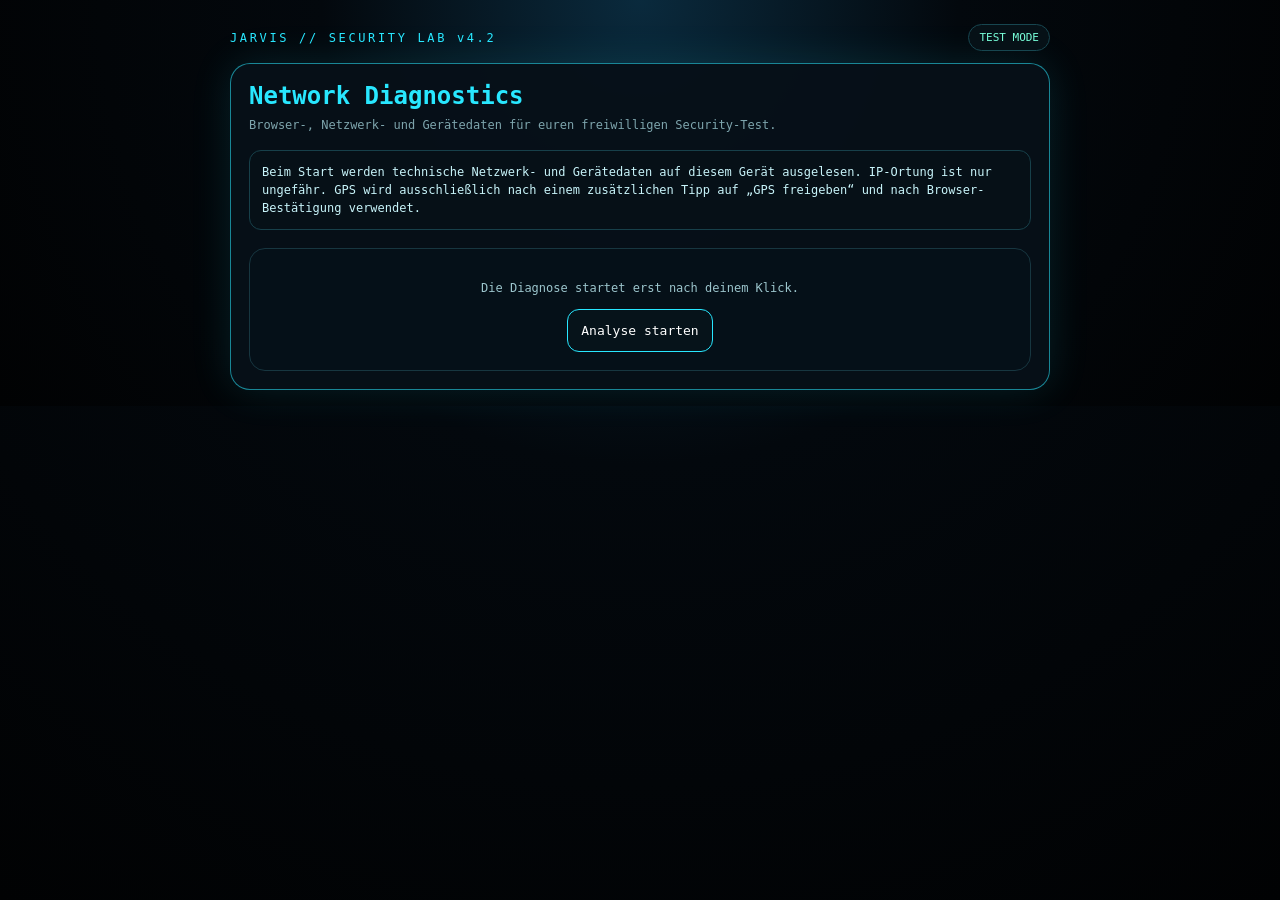
==== commit 080339df: "Add consent-gated hidden results mode for v4.2" ====
--- a/honeypot/index.html
+++ b/honeypot/index.html
@@ -4,17 +4,19 @@
 <meta charset="utf-8">
 <meta name="viewport" content="width=device-width,initial-scale=1,viewport-fit=cover">
 <meta name="theme-color" content="#020508">
-<title>JARVIS Security Lab v4.1</title>
+<title>JARVIS Security Lab v4.2</title>
 <style>
 :root{--line:#28e7ff;--text:#eaffff;--muted:#7ea5ad;--ok:#78ffd9}
 *{box-sizing:border-box}
 html,body{margin:0;min-height:100%;background:radial-gradient(circle at 50% 0%,#0a2a3d 0,#03080d 42%,#010203 100%);color:var(--text);font-family:ui-monospace,SFMono-Regular,Menlo,Consolas,monospace}
-body{padding:16px}.shell{max-width:820px;margin:0 auto}
+body{padding:16px}.shell{max-width:820px;margin:0 auto}.hidden{display:none!important}
 .topbar{display:flex;justify-content:space-between;align-items:center;gap:10px;margin:8px 0 12px}
 .brand{letter-spacing:.22em;color:var(--line);font-size:12px}.badge{border:1px solid #174650;background:#061117;border-radius:999px;padding:6px 10px;font-size:11px;color:var(--ok)}
 .card{background:rgba(7,16,24,.96);border:1px solid rgba(40,231,255,.55);border-radius:20px;padding:18px;box-shadow:0 0 42px rgba(40,231,255,.12)}
 h1{margin:0;color:var(--line);font-size:24px}.sub{margin-top:6px;color:var(--muted);font-size:12px;line-height:1.5}
 .notice{margin:16px 0;padding:12px;border:1px solid #17404a;background:#061017;border-radius:12px;color:#c8f4fa;font-size:12px;line-height:1.5}
+.startbox{margin-top:18px;padding:18px;border:1px solid #173640;border-radius:16px;background:#051018;text-align:center}
+.startbox p{color:#9cc5cc;font-size:12px;line-height:1.5}
 .statusrow{display:flex;flex-wrap:wrap;gap:8px;margin:12px 0}.pill{border:1px solid #173640;background:#051018;border-radius:999px;padding:7px 10px;font-size:11px;color:#bdeff5}
 .grid{display:grid;grid-template-columns:1fr 1fr;gap:10px;margin-top:12px}.panel{background:#09151f;border:1px solid #173640;border-radius:14px;padding:12px;min-height:72px}
 .label{font-size:9px;letter-spacing:.13em;color:var(--muted);text-transform:uppercase;margin-bottom:6px}.value{font-size:13px;word-break:break-word;line-height:1.4}
@@ -28,50 +30,67 @@
 </head>
 <body>
 <div class="shell">
-<div class="topbar"><div class="brand">JARVIS // SECURITY LAB v4.1</div><div class="badge">TEST MODE</div></div>
-<div class="card">
-<h1>Network Diagnostics</h1>
-<div class="sub">Browser-, Netzwerk- und Gerätedaten für euren freiwilligen Security-Test.</div>
-
-<div class="notice">
-Technische Daten werden nur auf diesem Gerät angezeigt. GPS wird ausschließlich nach einem eigenen Tipp auf
-„GPS freigeben“ und nach Browser-Bestätigung ausgelesen. Es gibt keine automatische Übertragung an den Ersteller.
-</div>
-
-<div class="statusrow">
-<div class="pill">Session: <span id="session"></span></div>
-<div class="pill">Status: <span id="status">Initialisiere …</span></div>
-<div class="pill">Online: <span id="online"></span></div>
-</div>
-
-<div class="grid">
-<div class="panel"><div class="label">Öffentliche IP</div><div class="value" id="ip">Wird geladen …</div></div>
-<div class="panel"><div class="label">Internetanbieter</div><div class="value" id="isp">Wird geladen …</div></div>
-<div class="panel"><div class="label">ASN</div><div class="value" id="asn">Wird geladen …</div></div>
-<div class="panel"><div class="label">Ungefährer Ort (IP)</div><div class="value" id="location">Wird geladen …</div></div>
-<div class="panel"><div class="label">Land</div><div class="value" id="country">Wird geladen …</div></div>
-<div class="panel"><div class="label">Zeit</div><div class="value" id="time"></div></div>
-<div class="panel"><div class="label">Browser / Gerät</div><div class="value" id="browser"></div></div>
-<div class="panel"><div class="label">Plattform</div><div class="value" id="platform"></div></div>
-<div class="panel"><div class="label">Sprache</div><div class="value" id="language"></div></div>
-<div class="panel"><div class="label">Zeitzone</div><div class="value" id="timezone"></div></div>
-<div class="panel"><div class="label">Bildschirm</div><div class="value" id="screen"></div></div>
-<div class="panel"><div class="label">Verbindung</div><div class="value" id="connection">Prüfe …</div></div>
-<div class="panel"><div class="label">GPS (nur mit Erlaubnis)</div><div class="value" id="gps">Nicht freigegeben</div></div>
-<div class="panel"><div class="label">User-Agent Länge</div><div class="value" id="ualen"></div></div>
-</div>
-
-<div class="section"><div class="sectiontitle">EVENT LOG</div><div class="log" id="log"></div></div>
-
-<div class="actions">
-<button id="gpsBtn">GPS freigeben</button>
-<button id="shareBtn">Bericht teilen</button>
-<button id="copyBtn">Bericht kopieren</button>
-<button class="secondary" id="refreshBtn">Neu analysieren</button>
-</div>
-
-<footer>IP-Ortung ist nur ungefähr. Mobilfunk, VPN und Provider-Routing können den angezeigten Ort verändern.</footer>
-</div>
+  <div class="topbar">
+    <div class="brand">JARVIS // SECURITY LAB v4.2</div>
+    <div class="badge">TEST MODE</div>
+  </div>
+
+  <div class="card">
+    <h1>Network Diagnostics</h1>
+    <div class="sub">Browser-, Netzwerk- und Gerätedaten für euren freiwilligen Security-Test.</div>
+
+    <div class="notice">
+      Beim Start werden technische Netzwerk- und Gerätedaten auf diesem Gerät ausgelesen.
+      IP-Ortung ist nur ungefähr. GPS wird ausschließlich nach einem zusätzlichen Tipp auf
+      „GPS freigeben“ und nach Browser-Bestätigung verwendet.
+    </div>
+
+    <div id="startView" class="startbox">
+      <p>Die Diagnose startet erst nach deinem Klick.</p>
+      <button id="startBtn">Analyse starten</button>
+    </div>
+
+    <div id="resultsView" class="hidden">
+      <div class="statusrow">
+        <div class="pill">Session: <span id="session"></span></div>
+        <div class="pill">Status: <span id="status">Initialisiere …</span></div>
+        <div class="pill">Online: <span id="online"></span></div>
+      </div>
+
+      <div class="grid">
+        <div class="panel"><div class="label">Öffentliche IP</div><div class="value" id="ip">Wird geladen …</div></div>
+        <div class="panel"><div class="label">Internetanbieter</div><div class="value" id="isp">Wird geladen …</div></div>
+        <div class="panel"><div class="label">ASN</div><div class="value" id="asn">Wird geladen …</div></div>
+        <div class="panel"><div class="label">Ungefährer Ort (IP)</div><div class="value" id="location">Wird geladen …</div></div>
+        <div class="panel"><div class="label">Land</div><div class="value" id="country">Wird geladen …</div></div>
+        <div class="panel"><div class="label">Zeit</div><div class="value" id="time"></div></div>
+        <div class="panel"><div class="label">Browser / Gerät</div><div class="value" id="browser"></div></div>
+        <div class="panel"><div class="label">Plattform</div><div class="value" id="platform"></div></div>
+        <div class="panel"><div class="label">Sprache</div><div class="value" id="language"></div></div>
+        <div class="panel"><div class="label">Zeitzone</div><div class="value" id="timezone"></div></div>
+        <div class="panel"><div class="label">Bildschirm</div><div class="value" id="screen"></div></div>
+        <div class="panel"><div class="label">Verbindung</div><div class="value" id="connection">Prüfe …</div></div>
+        <div class="panel"><div class="label">GPS (nur mit Erlaubnis)</div><div class="value" id="gps">Nicht freigegeben</div></div>
+      </div>
+
+      <div class="section">
+        <div class="sectiontitle">EVENT LOG</div>
+        <div class="log" id="log"></div>
+      </div>
+
+      <div class="actions">
+        <button id="gpsBtn">GPS freigeben</button>
+        <button id="shareBtn">Bericht teilen</button>
+        <button id="copyBtn">Bericht kopieren</button>
+        <button class="secondary" id="refreshBtn">Neu analysieren</button>
+      </div>
+
+      <footer>
+        Die technischen Felder sind erst nach dem Start sichtbar. Die Datenerfassung selbst ist nicht verborgen:
+        sie beginnt erst nach dem Klick auf „Analyse starten“.
+      </footer>
+    </div>
+  </div>
 </div>
 
 <script>
@@ -100,7 +119,7 @@
     try{$("timezone").textContent=Intl.DateTimeFormat().resolvedOptions().timeZone||"Unbekannt";}catch(e){$("timezone").textContent="Unbekannt";}
     $("screen").textContent=screen.width+" × "+screen.height+" CSS-Pixel";
     $("online").textContent=navigator.onLine?"Ja":"Nein";
-    $("ualen").textContent=(navigator.userAgent||"").length+" Zeichen";
+
     var c=navigator.connection||navigator.mozConnection||navigator.webkitConnection;
     if(c){
       var p=[];
@@ -108,10 +127,12 @@
       if(typeof c.downlink==="number")p.push(c.downlink+" Mbit/s");
       if(typeof c.rtt==="number")p.push("RTT "+c.rtt+" ms");
       $("connection").textContent=p.join(" · ")||"Daten vorhanden";
-    }else{$("connection").textContent="Vom Browser nicht freigegeben";}
-  }
-
-  function fetchJSON(url, timeoutMs){
+    }else{
+      $("connection").textContent="Vom Browser nicht freigegeben";
+    }
+  }
+
+  function fetchJSON(url,timeoutMs){
     return new Promise(function(resolve,reject){
       var done=false;
       var timer=setTimeout(function(){if(!done){done=true;reject(new Error("Timeout"));}},timeoutMs||6000);
@@ -133,57 +154,51 @@
 
     var ip="";
     try{
-      var ipd=await fetchJSON("https://api64.ipify.org?format=json",5000);
-      ip=ipd.ip||"";
+      var d=await fetchJSON("https://api64.ipify.org?format=json",5000);
+      ip=d.ip||"";
     }catch(e1){
       try{
-        var ipd2=await fetchJSON("https://api.ipify.org?format=json",5000);
-        ip=ipd2.ip||"";
+        var d2=await fetchJSON("https://api.ipify.org?format=json",5000);
+        ip=d2.ip||"";
       }catch(e2){}
     }
     $("ip").textContent=ip||"Nicht verfügbar";
-    if(ip)log("Öffentliche IP geladen"); else log("IP-Dienst nicht erreichbar");
 
     var geo=null;
     try{
       geo=await fetchJSON("https://ipwho.is/",6000);
       if(geo && geo.success===false) geo=null;
-      if(geo){
-        $("isp").textContent=(geo.connection&&geo.connection.isp)||"Unbekannt";
-        $("asn").textContent=(geo.connection&&geo.connection.asn)?("AS"+geo.connection.asn):"Unbekannt";
-        $("location").textContent=[geo.city,geo.region].filter(Boolean).join(", ")||"Unbekannt";
-        $("country").textContent=geo.country||"Unbekannt";
-        log("Geo-/Providerdaten geladen");
-      }
     }catch(e3){}
 
-    if(!geo){
-      try{
-        var g2=await fetchJSON("https://get.geojs.io/v1/ip/geo.json",6000);
-        $("isp").textContent=g2.organization||"Unbekannt";
-        $("asn").textContent=g2.asn||"Unbekannt";
-        $("location").textContent=[g2.city,g2.region].filter(Boolean).join(", ")||"Unbekannt";
-        $("country").textContent=g2.country||g2.country_code||"Unbekannt";
-        if(!ip && g2.ip)$("ip").textContent=g2.ip;
-        geo=g2;
-        log("Fallback-Geo-/Providerdaten geladen");
-      }catch(e4){}
-    }
-
-    if(!geo){
+    if(geo){
+      $("isp").textContent=(geo.connection&&geo.connection.isp)||"Unbekannt";
+      $("asn").textContent=(geo.connection&&geo.connection.asn)?("AS"+geo.connection.asn):"Unbekannt";
+      $("location").textContent=[geo.city,geo.region].filter(Boolean).join(", ")||"Unbekannt";
+      $("country").textContent=geo.country||"Unbekannt";
+      log("Netzwerkdaten geladen");
+    }else{
       $("isp").textContent="Nicht verfügbar";
       $("asn").textContent="Nicht verfügbar";
       $("location").textContent="Nicht verfügbar";
       $("country").textContent="Nicht verfügbar";
-      log("Geo-/Providerdienste nicht erreichbar");
+      log("Geo-/Providerdaten nicht verfügbar");
     }
 
-    $("status").textContent=(ip||geo)?"Fertig":"Teilweise geladen";
+    $("status").textContent="Fertig";
+  }
+
+  function startAnalysis(){
+    $("startView").classList.add("hidden");
+    $("resultsView").classList.remove("hidden");
+    fillLocal();
+    log("Analyse durch Nutzer gestartet");
+    loadNetwork();
   }
 
   function requestGPS(){
-    if(!navigator.geolocation){$("gps").textContent="Nicht unterstützt";log("GPS nicht unterstützt");return;}
-    $("gps").textContent="Warte auf Freigabe …";log("GPS-Freigabe angefordert");
+    if(!navigator.geolocation){$("gps").textContent="Nicht unterstützt";return;}
+    $("gps").textContent="Warte auf Freigabe …";
+    log("GPS-Freigabe angefordert");
     navigator.geolocation.getCurrentPosition(function(p){
       $("gps").textContent=p.coords.latitude.toFixed(6)+", "+p.coords.longitude.toFixed(6)+" (ca. "+Math.round(p.coords.accuracy)+" m)";
       log("GPS nach Zustimmung verfügbar");
@@ -194,7 +209,7 @@
   }
 
   function report(){
-    return "JARVIS SECURITY LAB v4.1\n"+
+    return "JARVIS SECURITY LAB v4.2\n"+
       "Session: "+$("session").textContent+"\n"+
       "Öffentliche IP: "+$("ip").textContent+"\n"+
       "Internetanbieter: "+$("isp").textContent+"\n"+
@@ -212,19 +227,21 @@
   }
 
   async function copyReport(){
-    try{await navigator.clipboard.writeText(report());log("Bericht kopiert");$("copyBtn").textContent="✅ Kopiert";setTimeout(function(){$("copyBtn").textContent="Bericht kopieren";},1400);}
+    try{await navigator.clipboard.writeText(report());log("Bericht kopiert");}
     catch(e){alert(report());}
   }
   async function shareReport(){
-    if(navigator.share){try{await navigator.share({title:"JARVIS Security Lab",text:report()});log("Teilen-Menü geöffnet");}catch(e){}}
-    else copyReport();
-  }
-
+    if(navigator.share){
+      try{await navigator.share({title:"JARVIS Security Lab",text:report()});}
+      catch(e){}
+    }else{copyReport();}
+  }
+
+  $("startBtn").onclick=startAnalysis;
   $("gpsBtn").onclick=requestGPS;
   $("shareBtn").onclick=shareReport;
   $("copyBtn").onclick=copyReport;
   $("refreshBtn").onclick=function(){fillLocal();loadNetwork();log("Analyse neu gestartet");};
-  fillLocal();log("Session initialisiert");log("Lokale Browserdaten geladen");loadNetwork();
 })();
 </script>
 </body>
